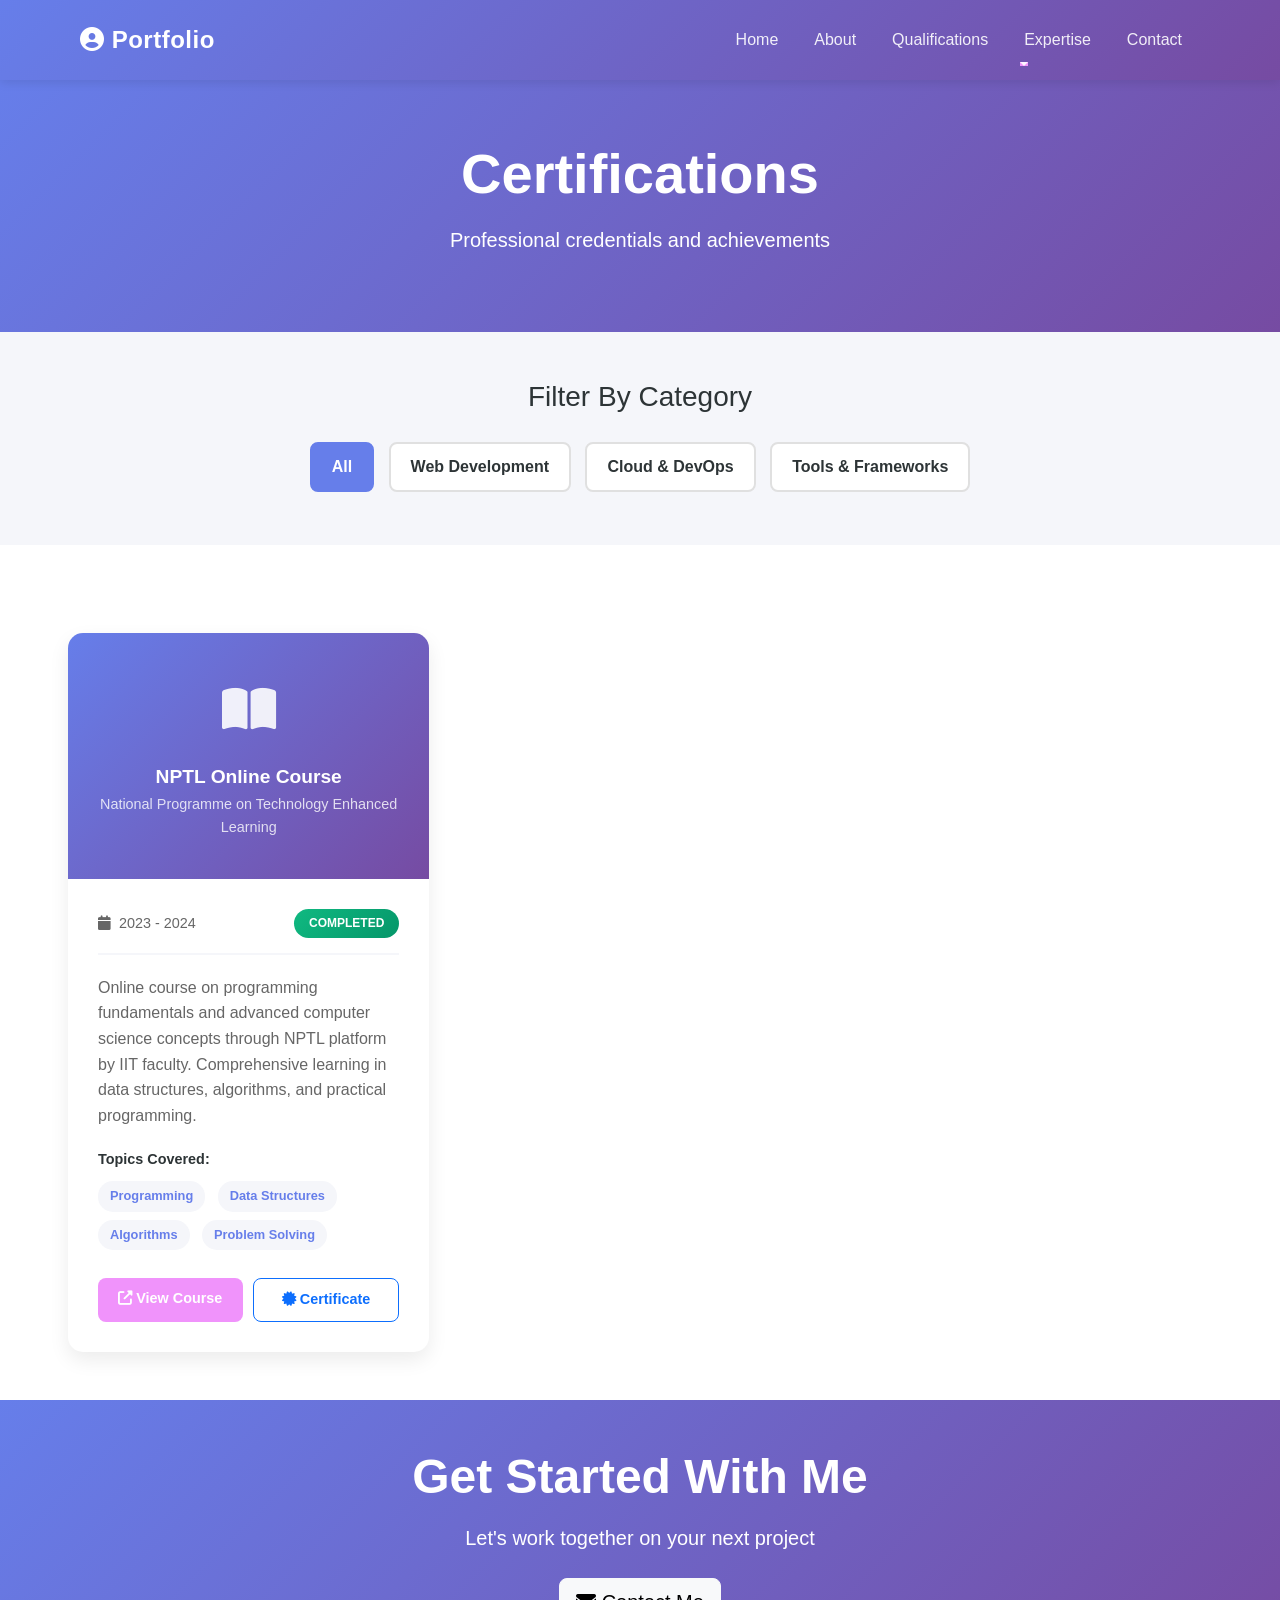
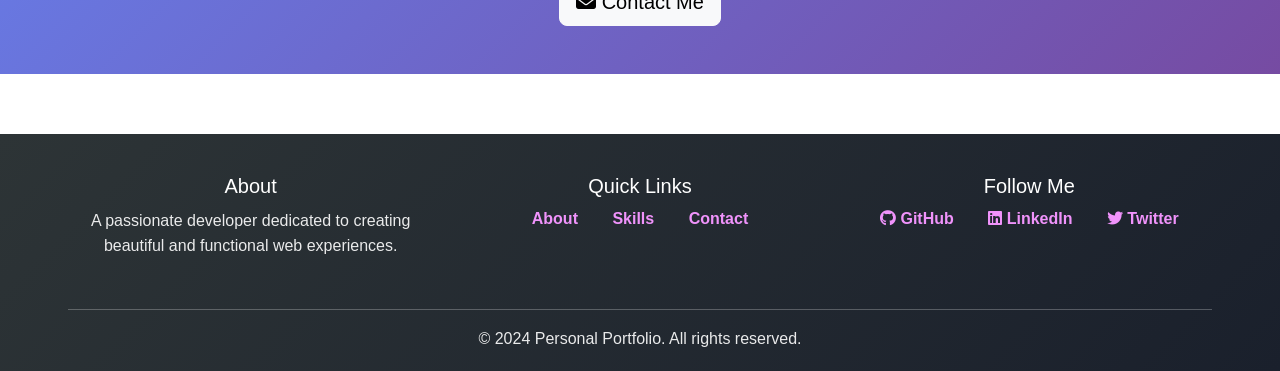
==== certifications.html @ 105557e4 "first commit" ====
<!DOCTYPE html>
<html lang="en">

<head>
  <meta charset="UTF-8">
  <meta name="viewport" content="width=device-width, initial-scale=1.0">
  <meta name="description" content="Certifications - Professional Portfolio">
  <title>Certifications - Personal Portfolio</title>

  <!-- Bootstrap 5 CSS -->
  <link href="https://cdn.jsdelivr.net/npm/bootstrap@5.3.0/dist/css/bootstrap.min.css" rel="stylesheet">

  <!-- Font Awesome for Icons -->
  <link rel="stylesheet" href="https://cdnjs.cloudflare.com/ajax/libs/font-awesome/6.4.0/css/all.min.css">

  <!-- Custom CSS -->
  <link rel="stylesheet" href="css/style.css">

  <style>
    .certification-card {
      border: none;
      border-radius: 15px;
      overflow: hidden;
      height: 100%;
      background: white;
      box-shadow: 0 8px 20px rgba(0, 0, 0, 0.08);
      transition: all 0.3s ease;
      display: flex;
      flex-direction: column;
    }

    .certification-card:hover {
      transform: translateY(-15px);
      box-shadow: 0 20px 40px rgba(0, 0, 0, 0.15);
    }

    .cert-header {
      background: linear-gradient(135deg, var(--primary-color) 0%, var(--secondary-color) 100%);
      padding: 40px 20px;
      text-align: center;
      color: white;
    }

    .cert-icon {
      font-size: 3rem;
      margin-bottom: 15px;
      opacity: 0.9;
    }

    .cert-header h4 {
      margin: 0;
      font-weight: 700;
      font-size: 1.2rem;
    }

    .cert-issuer {
      font-size: 0.9rem;
      opacity: 0.8;
      margin-top: 5px;
    }

    .cert-body {
      padding: 30px;
      flex-grow: 1;
      display: flex;
      flex-direction: column;
    }

    .cert-meta {
      display: flex;
      justify-content: space-between;
      align-items: center;
      margin-bottom: 20px;
      padding-bottom: 15px;
      border-bottom: 2px solid var(--light-color);
    }

    .cert-date {
      color: #666;
      font-size: 0.9rem;
      display: flex;
      align-items: center;
      gap: 8px;
    }

    .cert-status {
      padding: 5px 15px;
      border-radius: 20px;
      font-size: 0.75rem;
      font-weight: 700;
      text-transform: uppercase;
    }

    .cert-status.active {
      background: linear-gradient(135deg, #10b981 0%, #059669 100%);
      color: white;
    }

    .cert-status.expired {
      background: linear-gradient(135deg, #ef4444 0%, #dc2626 100%);
      color: white;
    }

    .cert-description {
      color: #666;
      margin-bottom: 20px;
      line-height: 1.6;
      flex-grow: 1;
    }

    .cert-skills {
      margin-bottom: 20px;
    }

    .cert-skills-label {
      font-weight: 700;
      color: var(--dark-color);
      margin-bottom: 10px;
      font-size: 0.9rem;
    }

    .skill-badge {
      display: inline-block;
      background: var(--light-color);
      color: var(--primary-color);
      padding: 5px 12px;
      border-radius: 15px;
      font-size: 0.8rem;
      font-weight: 600;
      margin-right: 8px;
      margin-bottom: 8px;
    }

    .cert-footer {
      display: flex;
      gap: 10px;
      margin-top: auto;
    }

    .cert-footer .btn {
      flex: 1;
      font-weight: 600;
      border-radius: 8px;
      padding: 10px 15px;
      font-size: 0.9rem;
    }

    .accordion-button:not(.collapsed) {
      background: linear-gradient(135deg, var(--primary-color) 0%, var(--secondary-color) 100%);
      color: white;
      box-shadow: none;
    }

    .accordion-button:focus {
      border-color: var(--primary-color);
    }

    .cert-filter-btn {
      border: 2px solid #e0e0e0;
      background: white;
      color: var(--dark-color);
      font-weight: 600;
      border-radius: 8px;
      padding: 10px 20px;
      margin: 5px;
      transition: all 0.3s ease;
      cursor: pointer;
    }

    .cert-filter-btn.active {
      background: var(--primary-color);
      color: white;
      border-color: var(--primary-color);
    }

    .cert-filter-btn:hover {
      border-color: var(--primary-color);
      color: var(--primary-color);
    }

    .cert-filter-btn.active:hover {
      background: var(--primary-color);
      color: white;
    }

    .cert-grid {
      display: grid;
      grid-template-columns: repeat(auto-fill, minmax(320px, 1fr));
      gap: 30px;
      margin-top: 40px;
    }
  </style>
</head>

<body>

  <!-- Navigation Bar -->
  <nav class="navbar navbar-expand-lg navbar-dark sticky-top">
    <div class="container-fluid px-lg-5">
      <a class="navbar-brand" href="index.html">
        <i class="fas fa-user-circle"></i> Portfolio
      </a>
      <button class="navbar-toggler" type="button" data-bs-toggle="collapse" data-bs-target="#navbarNav"
        aria-controls="navbarNav" aria-expanded="false" aria-label="Toggle navigation">
        <span class="navbar-toggler-icon"></span>
      </button>
      <div class="collapse navbar-collapse" id="navbarNav">
        <ul class="navbar-nav ms-auto">
          <li class="nav-item">
            <a class="nav-link" href="index.html">Home</a>
          </li>
          <li class="nav-item">
            <a class="nav-link" href="about.html">About</a>
          </li>
          <li class="nav-item">
            <a class="nav-link" href="qualifications.html">Qualifications</a>
          </li>
          <li class="nav-item dropdown">
            <a class="nav-link dropdown-toggle active" href="#" id="navbarDropdown" role="button" data-bs-toggle="dropdown"
              aria-expanded="false">
              Expertise
            </a>
            <ul class="dropdown-menu" aria-labelledby="navbarDropdown">
              <li><a class="dropdown-item" href="skills.html">Skills</a></li>
              <li><a class="dropdown-item" href="certifications.html">Certifications</a></li>
            </ul>
          </li>
          <li class="nav-item">
            <a class="nav-link" href="contact.html">Contact</a>
          </li>
        </ul>
      </div>
    </div>
  </nav>

  <!-- Page Header -->
  <div style="background: linear-gradient(135deg, var(--primary-color) 0%, var(--secondary-color) 100%); color: white; padding: 60px 20px; text-align: center;">
    <h1 class="display-4 fw-bold mb-3">Certifications</h1>
    <p class="lead">Professional credentials and achievements</p>
  </div>

  <!-- Filter Section -->
  <section class="py-5" style="background: #f5f6fa;">
    <div class="container-fluid px-lg-5">
      <h3 class="mb-4 text-center">Filter By Category</h3>
      <div class="text-center">
        <button class="cert-filter-btn active" data-filter="all">All</button>
        <button class="cert-filter-btn" data-filter="web">Web Development</button>
        <button class="cert-filter-btn" data-filter="cloud">Cloud & DevOps</button>
        <button class="cert-filter-btn" data-filter="tools">Tools & Frameworks</button>
      </div>
    </div>
  </section>

  <!-- Certifications Grid -->
  <section class="py-5">
    <div class="container-fluid px-lg-5">
      <div class="cert-grid">
        <!-- Certification 1 -->
        <div class="certification-card" data-category="learning">
          <div class="cert-header">
            <div class="cert-icon">
              <i class="fas fa-book-open"></i>
            </div>
            <h4>NPTL Online Course</h4>
            <div class="cert-issuer">National Programme on Technology Enhanced Learning</div>
          </div>
          <div class="cert-body">
            <div class="cert-meta">
              <div class="cert-date">
                <i class="fas fa-calendar"></i> 2023 - 2024
              </div>
              <div class="cert-status active">Completed</div>
            </div>
            <p class="cert-description">
              Online course on programming fundamentals and advanced computer science concepts through NPTL platform by IIT faculty. Comprehensive learning in data structures, algorithms, and practical programming.
            </p>
            <div class="cert-skills">
              <div class="cert-skills-label">Topics Covered:</div>
              <span class="skill-badge">Programming</span>
              <span class="skill-badge">Data Structures</span>
              <span class="skill-badge">Algorithms</span>
              <span class="skill-badge">Problem Solving</span>
            </div>
            <div class="cert-footer">
              <a href="#" class="btn btn-primary">
                <i class="fas fa-external-link-alt"></i> View Course
              </a>
              <a href="#" class="btn btn-outline-primary">
                <i class="fas fa-certificate"></i> Certificate
              </a>
            </div>
          </div>
        </div>
      </div>
    </div>
  </section>

  <!-- Certificate Preview Modal -->
  <div class="modal fade" id="certificateModal" tabindex="-1" aria-labelledby="certificateModalLabel" aria-hidden="true">
    <div class="modal-dialog modal-lg">
      <div class="modal-content">
        <div class="modal-header">
          <h5 class="modal-title" id="certificateModalLabel">Certificate Preview</h5>
          <button type="button" class="btn-close" data-bs-dismiss="modal" aria-label="Close"></button>
        </div>
        <div class="modal-body text-center">
          <img src="" alt="Certificate" class="img-fluid rounded mb-3" id="certificateImage">
          <p id="certificateName" class="text-muted"></p>
        </div>
      </div>
    </div>
  </div>

  <!-- Call to Action -->
  <section class="py-5" style="background: linear-gradient(135deg, var(--primary-color) 0%, var(--secondary-color) 100%); color: white;">
    <div class="container-fluid px-lg-5 text-center">
      <h2 class="display-5 fw-bold mb-3">Get Started With Me</h2>
      <p class="fs-5 mb-4">Let's work together on your next project</p>
      <a href="contact.html" class="btn btn-light btn-lg">
        <i class="fas fa-envelope"></i> Contact Me
      </a>
    </div>
  </section>

  <!-- Footer -->
  <footer>
    <div class="container-fluid px-lg-5">
      <div class="row mb-4">
        <div class="col-md-4 mb-3">
          <h5>About</h5>
          <p>A passionate developer dedicated to creating beautiful and functional web experiences.</p>
        </div>
        <div class="col-md-4 mb-3">
          <h5>Quick Links</h5>
          <div class="footer-links">
            <a href="about.html">About</a>
            <a href="skills.html">Skills</a>
            <a href="contact.html">Contact</a>
          </div>
        </div>
        <div class="col-md-4 mb-3">
          <h5>Follow Me</h5>
          <div class="footer-links">
            <a href="#"><i class="fab fa-github"></i> GitHub</a>
            <a href="#"><i class="fab fa-linkedin"></i> LinkedIn</a>
            <a href="#"><i class="fab fa-twitter"></i> Twitter</a>
          </div>
        </div>
      </div>
      <hr>
      <p class="mb-0">&copy; 2024 Personal Portfolio. All rights reserved.</p>
    </div>
  </footer>

  <!-- Bootstrap 5 JS Bundle -->
  <script src="https://cdn.jsdelivr.net/npm/bootstrap@5.3.0/dist/js/bootstrap.bundle.min.js"></script>

  <!-- Certificate Filter Script -->
  <script>
    document.querySelectorAll('.cert-filter-btn').forEach(btn => {
      btn.addEventListener('click', function() {
        const filter = this.getAttribute('data-filter');
        
        // Update active state
        document.querySelectorAll('.cert-filter-btn').forEach(b => b.classList.remove('active'));
        this.classList.add('active');
        
        // Filter cards
        document.querySelectorAll('.certification-card').forEach(card => {
          if (filter === 'all' || card.getAttribute('data-category') === filter) {
            card.style.display = 'block';
          } else {
            card.style.display = 'none';
          }
        });
      });
    });
  </script>

  <!-- Custom JS -->
  <script src="js/script.js"></script>

</body>

</html>
---- css/style.css ----
/* ==========================================
   Personal Portfolio Website - Custom CSS
   ========================================== */

:root {
  --primary-color: #667eea;
  --secondary-color: #764ba2;
  --accent-color: #f093fb;
  --dark-color: #2d3436;
  --light-color: #f5f6fa;
  --success-color: #10b981;
  --danger-color: #ef4444;
  --warning-color: #f59e0b;
}

* {
  transition: all 0.3s ease;
}

/* ==========================================
   General Styles
   ========================================== */

body {
  font-family: 'Segoe UI', Tahoma, Geneva, Verdana, sans-serif;
  color: var(--dark-color);
  line-height: 1.6;
  overflow-x: hidden;
}

html {
  scroll-behavior: smooth;
}

/* ==========================================
   Navbar Styles
   ========================================== */

.navbar {
  background: linear-gradient(135deg, var(--primary-color) 0%, var(--secondary-color) 100%);
  box-shadow: 0 2px 10px rgba(0, 0, 0, 0.1);
  padding: 1rem 2rem;
}

.navbar-brand {
  font-weight: 700;
  font-size: 1.5rem;
  color: white !important;
  letter-spacing: 0.5px;
}

.navbar-brand:hover {
  transform: scale(1.05);
}

.nav-link {
  color: rgba(255, 255, 255, 0.9) !important;
  font-weight: 500;
  margin: 0 10px;
  position: relative;
}

.nav-link::after {
  content: '';
  position: absolute;
  bottom: -5px;
  left: 0;
  width: 0;
  height: 2px;
  background: var(--accent-color);
  transition: width 0.3s ease;
}

.nav-link:hover::after,
.nav-link.active::after {
  width: 100%;
}

.nav-link.active {
  color: white !important;
  font-weight: 700;
}

.dropdown-menu {
  background: linear-gradient(135deg, var(--primary-color) 0%, var(--secondary-color) 100%);
  border: none;
  border-radius: 10px;
  margin-top: 10px;
  box-shadow: 0 5px 15px rgba(0, 0, 0, 0.2);
}

.dropdown-item {
  color: rgba(255, 255, 255, 0.9);
  font-weight: 500;
  transition: all 0.3s ease;
}

.dropdown-item:hover {
  background: rgba(255, 255, 255, 0.2);
  color: white;
  padding-left: 2rem;
}

/* ==========================================
   Hero Section / Jumbotron
   ========================================== */

.hero {
  background: linear-gradient(135deg, var(--primary-color) 0%, var(--secondary-color) 100%);
  color: white;
  padding: 120px 20px;
  text-align: center;
  min-height: 70vh;
  display: flex;
  align-items: center;
  justify-content: center;
  position: relative;
  overflow: hidden;
}

.hero::before {
  content: '';
  position: absolute;
  top: 0;
  left: 0;
  right: 0;
  bottom: 0;
  background: url('data:image/svg+xml,<svg xmlns="http://www.w3.org/2000/svg" viewBox="0 0 1000 1000"><defs><pattern id="grid" width="40" height="40" patternUnits="userSpaceOnUse"><path d="M 40 0 L 0 0 0 40" fill="none" stroke="rgba(255,255,255,0.1)" stroke-width="1"/></pattern></defs><rect width="1000" height="1000" fill="url(%23grid)" /></svg>');
  opacity: 0.5;
}

.hero-content {
  position: relative;
  z-index: 1;
  animation: fadeInUp 1s ease;
}

.hero h1 {
  font-size: 4rem;
  font-weight: 700;
  margin-bottom: 20px;
  text-shadow: 2px 2px 4px rgba(0, 0, 0, 0.2);
}

.hero p {
  font-size: 1.5rem;
  margin-bottom: 30px;
  opacity: 0.95;
}

.hero .btn {
  font-weight: 600;
  padding: 12px 35px;
  border-radius: 50px;
  margin: 10px;
  font-size: 1rem;
  transition: transform 0.3s ease, box-shadow 0.3s ease;
}

.btn-primary {
  background: var(--accent-color);
  border: none;
  color: white;
}

.btn-primary:hover {
  background: #ff77eb;
  transform: translateY(-3px);
  box-shadow: 0 10px 25px rgba(240, 147, 251, 0.4);
}

.btn-outline-light:hover {
  background: white;
  color: var(--primary-color);
  transform: translateY(-3px);
  box-shadow: 0 10px 25px rgba(255, 255, 255, 0.3);
}

/* ==========================================
   Section Styles
   ========================================== */

section {
  padding: 80px 20px;
}

.section-title {
  font-size: 2.5rem;
  font-weight: 700;
  color: var(--dark-color);
  margin-bottom: 50px;
  text-align: center;
  position: relative;
  padding-bottom: 20px;
}

.section-title::after {
  content: '';
  position: absolute;
  bottom: 0;
  left: 50%;
  transform: translateX(-50%);
  width: 100px;
  height: 4px;
  background: linear-gradient(90deg, var(--primary-color), var(--secondary-color));
  border-radius: 10px;
}

/* ==========================================
   Cards
   ========================================== */

.card {
  border: none;
  border-radius: 15px;
  overflow: hidden;
  box-shadow: 0 8px 20px rgba(0, 0, 0, 0.08);
  transition: transform 0.3s ease, box-shadow 0.3s ease;
  height: 100%;
}

.card:hover {
  transform: translateY(-10px);
  box-shadow: 0 15px 40px rgba(0, 0, 0, 0.15);
}

.card-body {
  padding: 30px;
}

.card-header {
  background: linear-gradient(135deg, var(--primary-color) 0%, var(--secondary-color) 100%);
  color: white;
  border: none;
  padding: 20px 30px;
  font-weight: 600;
}

/* ==========================================
   Profile Section
   ========================================== */

.profile-img {
  width: 150px;
  height: 150px;
  border-radius: 50%;
  object-fit: cover;
  border: 5px solid var(--primary-color);
  box-shadow: 0 8px 20px rgba(102, 126, 234, 0.3);
  margin: 20px auto;
}

.social-links a {
  display: inline-flex;
  align-items: center;
  justify-content: center;
  width: 45px;
  height: 45px;
  background: var(--light-color);
  color: var(--primary-color);
  border-radius: 50%;
  margin: 0 8px;
  font-size: 1.2rem;
  transition: all 0.3s ease;
}

.social-links a:hover {
  background: linear-gradient(135deg, var(--primary-color) 0%, var(--secondary-color) 100%);
  color: white;
  transform: translateY(-5px);
}

/* ==========================================
   Progress Bars
   ========================================== */

.progress {
  height: 10px;
  border-radius: 10px;
  background: var(--light-color);
  margin-bottom: 20px;
  box-shadow: inset 0 2px 4px rgba(0, 0, 0, 0.05);
}

.progress-bar {
  border-radius: 10px;
  background: linear-gradient(90deg, var(--primary-color), var(--secondary-color));
  font-weight: 600;
}

.skill-item {
  margin-bottom: 30px;
}

.skill-name {
  font-weight: 600;
  color: var(--dark-color);
  margin-bottom: 8px;
  display: flex;
  justify-content: space-between;
}

.skill-percentage {
  color: var(--primary-color);
  font-weight: 700;
}

/* ==========================================
   Badges
   ========================================== */

.badge {
  padding: 8px 15px;
  border-radius: 20px;
  font-weight: 600;
  font-size: 0.85rem;
  margin: 5px;
  display: inline-block;
}

.badge-primary {
  background: linear-gradient(135deg, var(--primary-color), var(--secondary-color));
}

.badge-success {
  background: var(--success-color);
}

.badge-warning {
  background: var(--warning-color);
}

/* ==========================================
   Tables
   ========================================== */

.table {
  border-radius: 10px;
  overflow: hidden;
}

.table thead {
  background: linear-gradient(135deg, var(--primary-color) 0%, var(--secondary-color) 100%);
  color: white;
}

.table th {
  border: none;
  padding: 15px;
  font-weight: 600;
  letter-spacing: 0.5px;
}

.table td {
  padding: 12px 15px;
  vertical-align: middle;
  border-color: #e0e0e0;
}

.table tbody tr:hover {
  background: var(--light-color);
}

.table-striped tbody tr:nth-of-type(odd) {
  background: rgba(102, 126, 234, 0.05);
}

/* ==========================================
   Forms
   ========================================== */

.form-control,
.form-select {
  border: 2px solid #e0e0e0;
  border-radius: 10px;
  padding: 12px 15px;
  font-size: 1rem;
  transition: all 0.3s ease;
}

.form-control:focus,
.form-select:focus {
  border-color: var(--primary-color);
  box-shadow: 0 0 0 0.2rem rgba(102, 126, 234, 0.25);
  color: var(--dark-color);
}

.form-label {
  font-weight: 600;
  color: var(--dark-color);
  margin-bottom: 8px;
}

.input-group-text {
  background: white;
  border: 2px solid #e0e0e0;
  border-right: none;
  color: var(--primary-color);
  font-weight: 600;
}

.input-group .form-control:focus {
  border-left: 2px solid var(--primary-color);
}

/* ==========================================
   Alerts
   ========================================== */

.alert {
  border: none;
  border-radius: 10px;
  border-left: 5px solid;
  padding: 15px 20px;
  margin-bottom: 20px;
}

.alert-success {
  background: rgba(16, 185, 129, 0.1);
  border-left-color: var(--success-color);
  color: var(--success-color);
}

.alert-danger {
  background: rgba(239, 68, 68, 0.1);
  border-left-color: var(--danger-color);
  color: var(--danger-color);
}

.alert-warning {
  background: rgba(245, 158, 11, 0.1);
  border-left-color: var(--warning-color);
  color: var(--warning-color);
}

/* ==========================================
   Modal
   ========================================== */

.modal-content {
  border: none;
  border-radius: 15px;
  box-shadow: 0 20px 60px rgba(0, 0, 0, 0.3);
}

.modal-header {
  background: linear-gradient(135deg, var(--primary-color) 0%, var(--secondary-color) 100%);
  color: white;
  border: none;
  padding: 25px;
  border-radius: 15px 15px 0 0;
}

.modal-title {
  font-weight: 700;
  font-size: 1.3rem;
  letter-spacing: 0.5px;
}

.btn-close {
  filter: brightness(0) invert(1);
  opacity: 0.7;
}

.btn-close:hover {
  opacity: 1;
}

/* ==========================================
   Accordion
   ========================================== */

.accordion-button {
  background: white;
  color: var(--dark-color);
  font-weight: 600;
  border: 2px solid #e0e0e0;
  border-radius: 10px;
  margin-bottom: 10px;
}

.accordion-button:not(.collapsed) {
  background: linear-gradient(135deg, var(--primary-color) 0%, var(--secondary-color) 100%);
  color: white;
  border-color: transparent;
  box-shadow: none;
}

.accordion-button:focus {
  border-color: var(--primary-color);
  box-shadow: 0 0 0 0.25rem rgba(102, 126, 234, 0.25);
}

.accordion-body {
  background: var(--light-color);
  border: 2px solid #e0e0e0;
  border-top: none;
  border-radius: 0 0 10px 10px;
  padding: 20px;
}

/* ==========================================
   Carousel
   ========================================== */

.carousel {
  border-radius: 15px;
  overflow: hidden;
  box-shadow: 0 10px 30px rgba(0, 0, 0, 0.15);
}

.carousel-item {
  height: 500px;
  background: var(--light-color);
}

.carousel-caption {
  background: linear-gradient(to top, rgba(0, 0, 0, 0.8), transparent);
  bottom: 0;
  left: 0;
  right: 0;
  top: auto;
  padding: 40px 20px 20px;
}

.carousel-control-prev-icon,
.carousel-control-next-icon {
  background: rgba(102, 126, 234, 0.7);
  padding: 20px;
  border-radius: 50%;
}

/* ==========================================
   Animations
   ========================================== */

@keyframes fadeInUp {
  from {
    opacity: 0;
    transform: translateY(30px);
  }
  to {
    opacity: 1;
    transform: translateY(0);
  }
}

@keyframes slideInLeft {
  from {
    opacity: 0;
    transform: translateX(-50px);
  }
  to {
    opacity: 1;
    transform: translateX(0);
  }
}

.fade-in-up {
  animation: fadeInUp 0.8s ease;
}

.slide-in-left {
  animation: slideInLeft 0.8s ease;
}

/* ==========================================
   Footer
   ========================================== */

footer {
  background: linear-gradient(135deg, var(--dark-color) 0%, #1a202c 100%);
  color: white;
  padding: 40px 20px 20px;
  text-align: center;
  margin-top: 60px;
}

footer p {
  margin: 10px 0;
  opacity: 0.9;
}

.footer-links a {
  color: var(--accent-color);
  text-decoration: none;
  font-weight: 600;
  margin: 0 15px;
}

.footer-links a:hover {
  text-decoration: underline;
  color: white;
}

/* ==========================================
   Responsive Design
   ========================================== */

@media (max-width: 768px) {
  .hero h1 {
    font-size: 2.5rem;
  }

  .hero p {
    font-size: 1.1rem;
  }

  .section-title {
    font-size: 2rem;
  }

  section {
    padding: 60px 15px;
  }

  .navbar {
    padding: 1rem 1rem;
  }

  .nav-link {
    margin: 10px 0;
  }

  .card {
    margin-bottom: 20px;
  }

  .profile-img {
    width: 120px;
    height: 120px;
  }

  .table {
    font-size: 0.9rem;
  }

  .table th,
  .table td {
    padding: 10px;
  }
}

@media (max-width: 576px) {
  .hero {
    padding: 80px 15px;
    min-height: 60vh;
  }

  .hero h1 {
    font-size: 2rem;
  }

  .hero p {
    font-size: 1rem;
  }

  .hero .btn {
    padding: 10px 25px;
    font-size: 0.9rem;
    margin: 5px;
    width: 100%;
  }

  .social-links a {
    width: 40px;
    height: 40px;
    margin: 5px 5px;
  }

  .skill-item {
    margin-bottom: 20px;
  }
}

/* ==========================================
   Utility Classes
   ========================================== */

.text-gradient {
  background: linear-gradient(135deg, var(--primary-color), var(--secondary-color));
  -webkit-background-clip: text;
  -webkit-text-fill-color: transparent;
  background-clip: text;
}

.shadow-custom {
  box-shadow: 0 8px 20px rgba(0, 0, 0, 0.1) !important;
}

.border-gradient {
  border-top: 3px solid;
  border-image: linear-gradient(90deg, var(--primary-color), var(--secondary-color)) 1;
}

.rounded-custom {
  border-radius: 15px;
}

.transition-all {
  transition: all 0.3s ease;
}
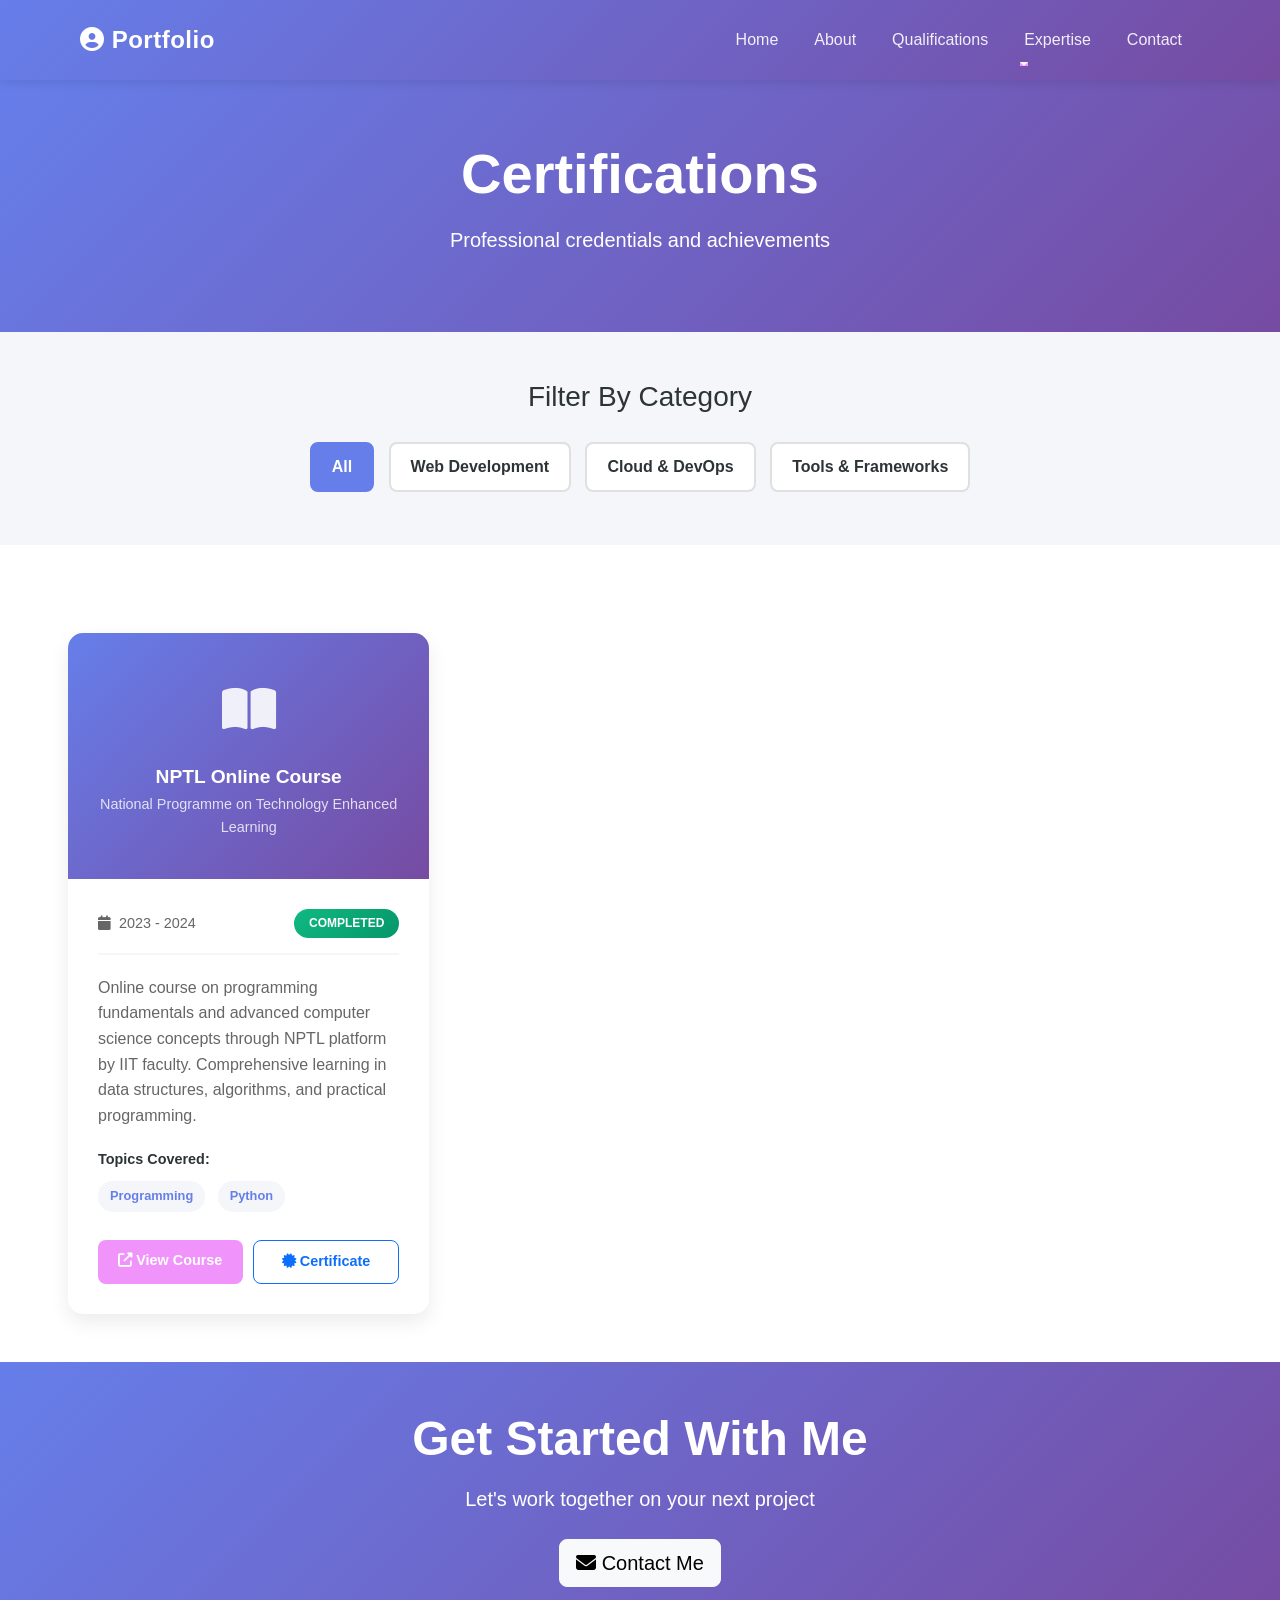
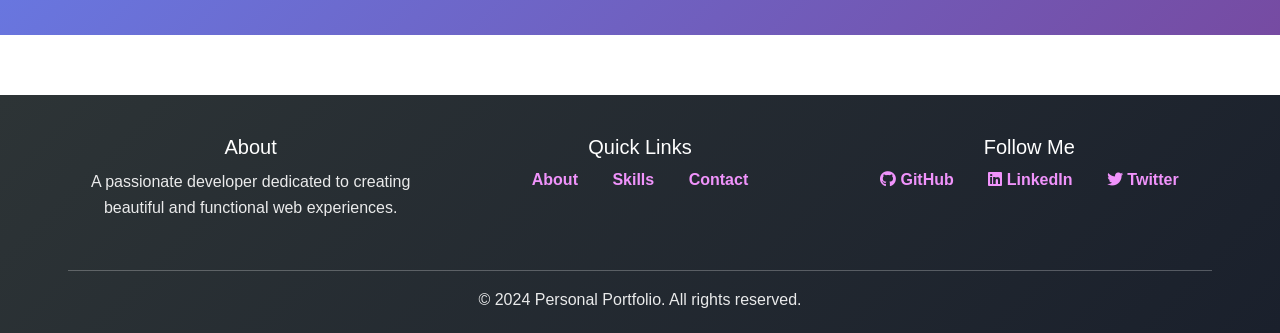
==== commit c6e67c75: "updated certifiaction" ====
--- a/certifications.html
+++ b/certifications.html
@@ -278,12 +278,11 @@
             <div class="cert-skills">
               <div class="cert-skills-label">Topics Covered:</div>
               <span class="skill-badge">Programming</span>
-              <span class="skill-badge">Data Structures</span>
-              <span class="skill-badge">Algorithms</span>
-              <span class="skill-badge">Problem Solving</span>
+        
+              <span class="skill-badge">Python</span>
             </div>
             <div class="cert-footer">
-              <a href="#" class="btn btn-primary">
+              <a href="https://github.com/vijaykumar352/portfolio/blob/master/Completion%20Certificate%20_%20SkillsBuild%20(1).pdf" class="btn btn-primary">
                 <i class="fas fa-external-link-alt"></i> View Course
               </a>
               <a href="#" class="btn btn-outline-primary">
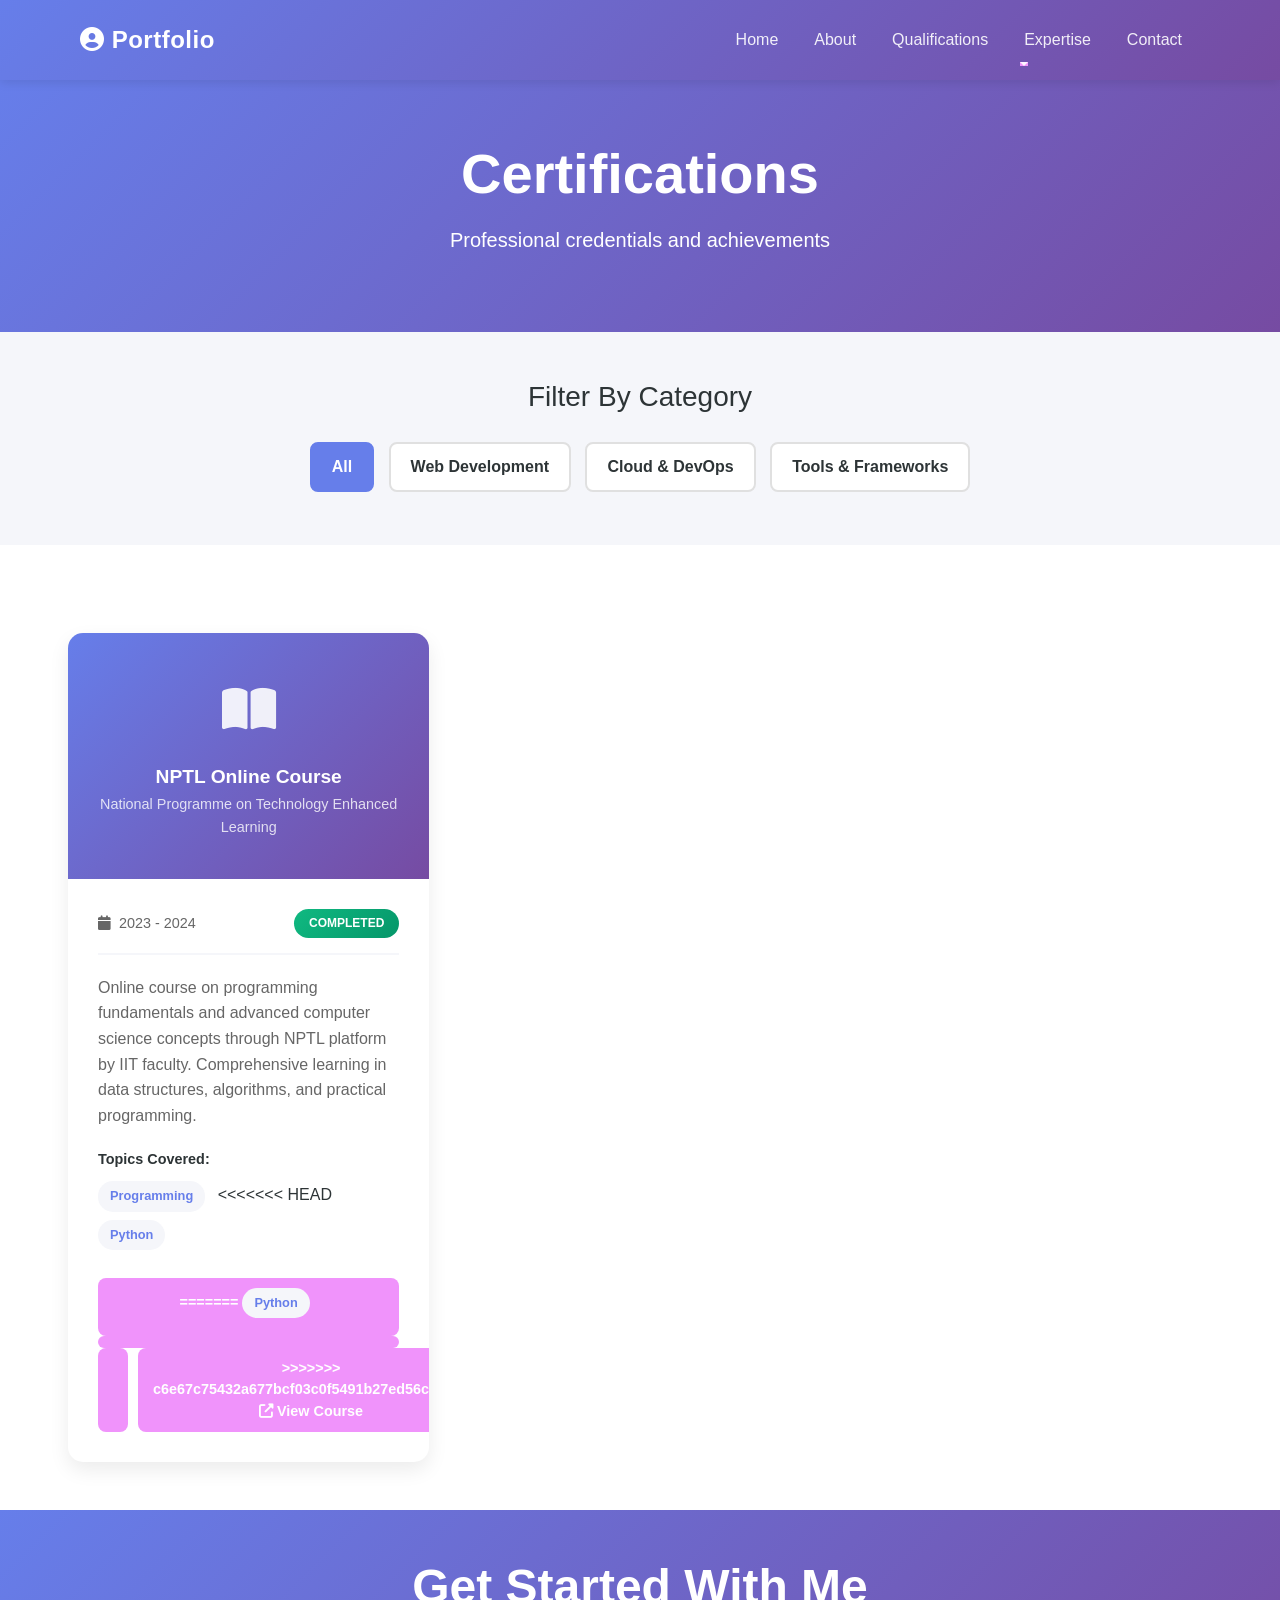
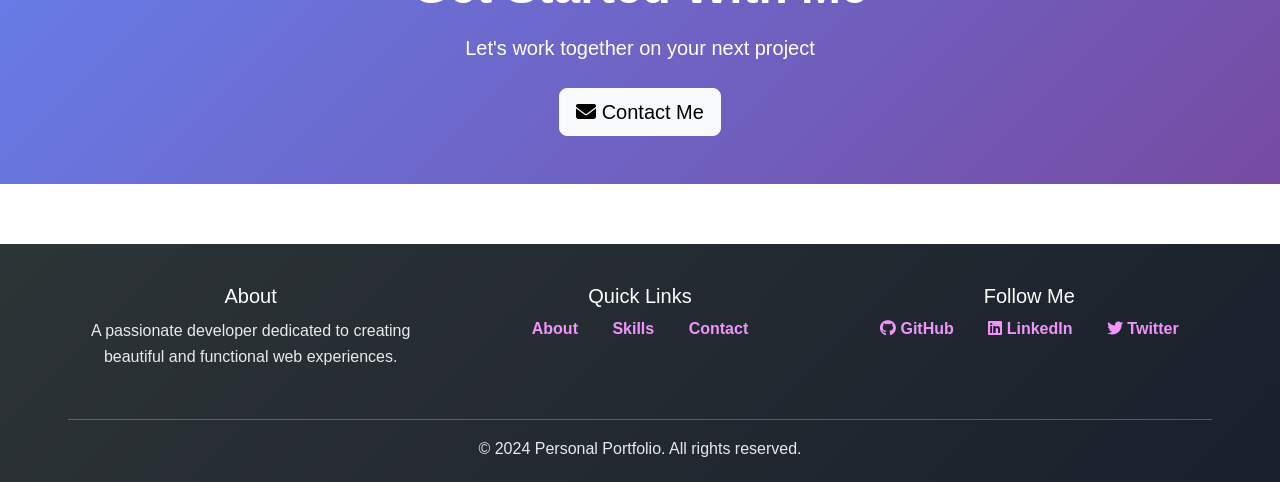
==== commit fbf580cb: "fixed links  commi" ====
--- a/certifications.html
+++ b/certifications.html
@@ -188,6 +188,13 @@
       grid-template-columns: repeat(auto-fill, minmax(320px, 1fr));
       gap: 30px;
       margin-top: 40px;
+    }
+
+    @media (max-width: 576px) {
+      .cert-grid {
+        grid-template-columns: 1fr;
+        gap: 20px;
+      }
     }
   </style>
 </head>
@@ -278,11 +285,20 @@
             <div class="cert-skills">
               <div class="cert-skills-label">Topics Covered:</div>
               <span class="skill-badge">Programming</span>
+<<<<<<< HEAD
+          
+    
+              <span class="skill-badge">Python</span>
+            </div>
+            <div class="cert-footer">
+              <a href="" class="btn btn-primary">
+=======
         
               <span class="skill-badge">Python</span>
             </div>
             <div class="cert-footer">
               <a href="https://github.com/vijaykumar352/portfolio/blob/master/Completion%20Certificate%20_%20SkillsBuild%20(1).pdf" class="btn btn-primary">
+>>>>>>> c6e67c75432a677bcf03c0f5491b27ed56c20343
                 <i class="fas fa-external-link-alt"></i> View Course
               </a>
               <a href="#" class="btn btn-outline-primary">
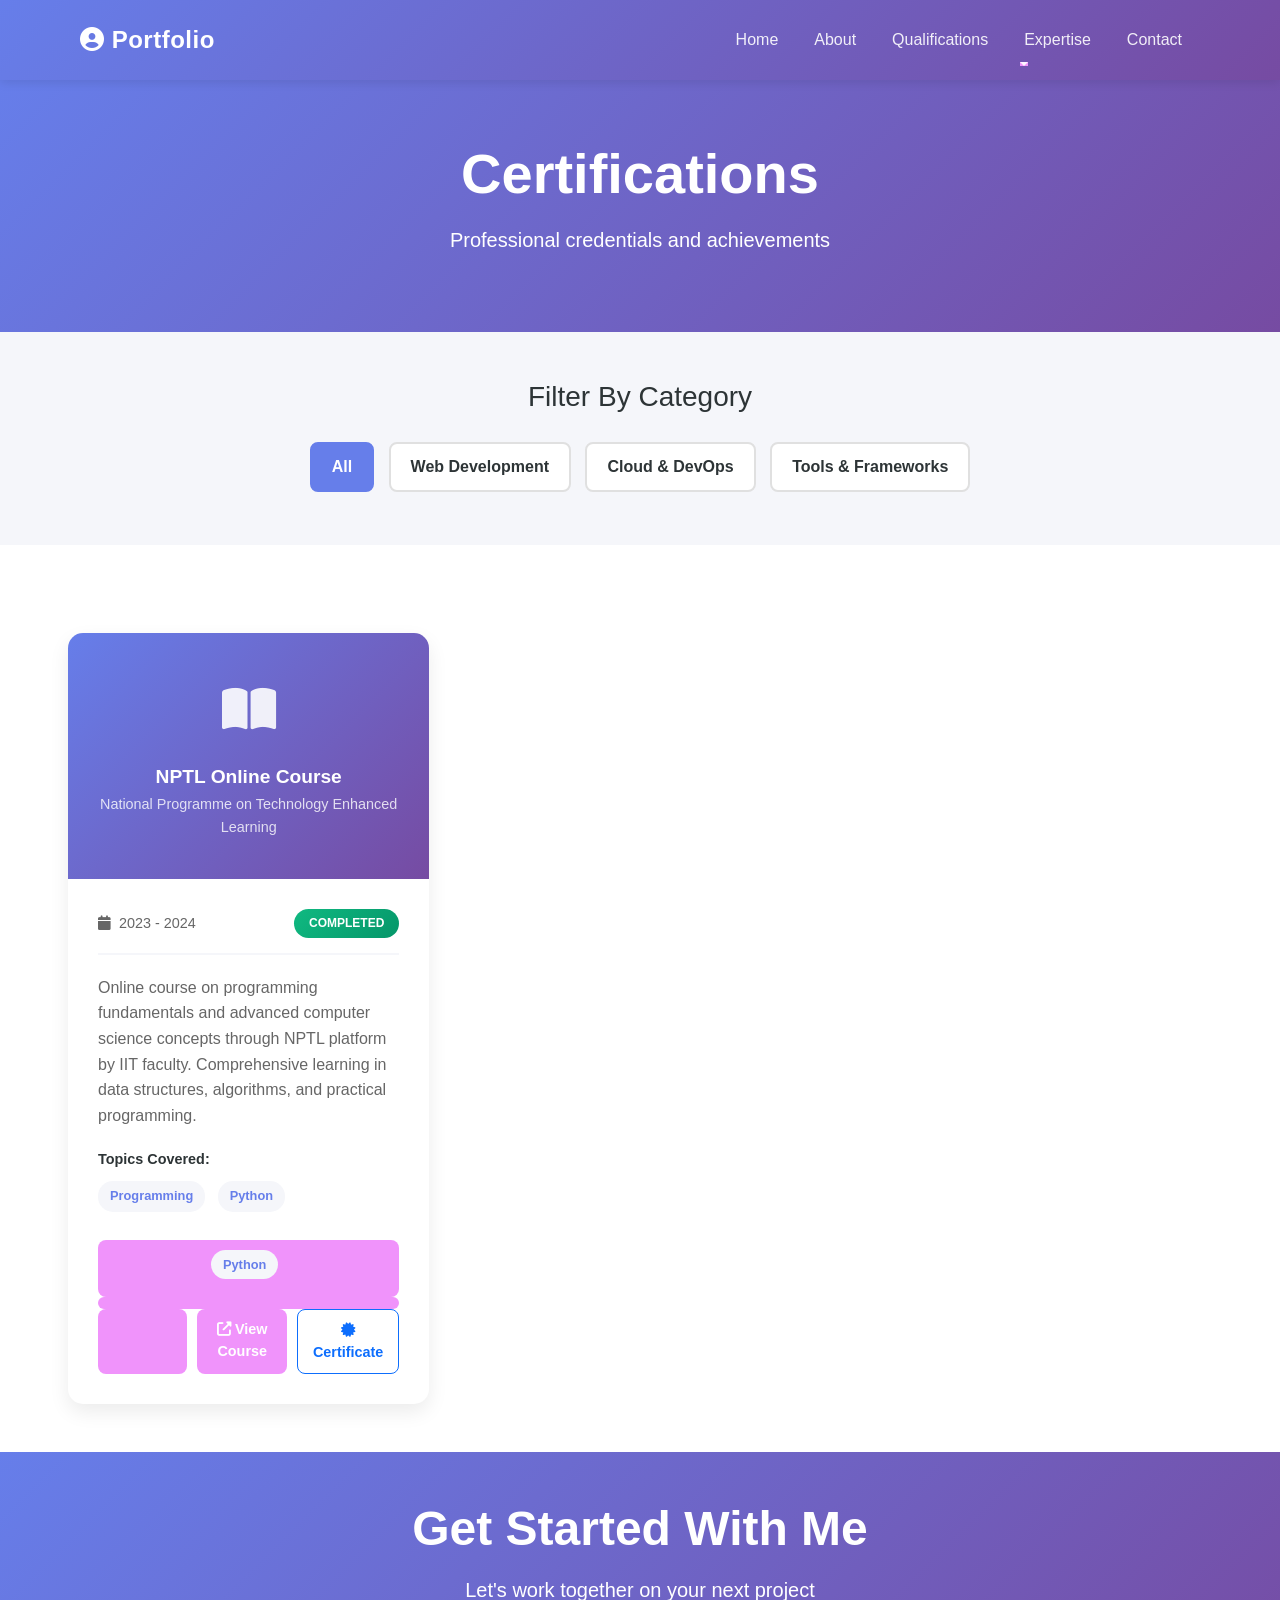
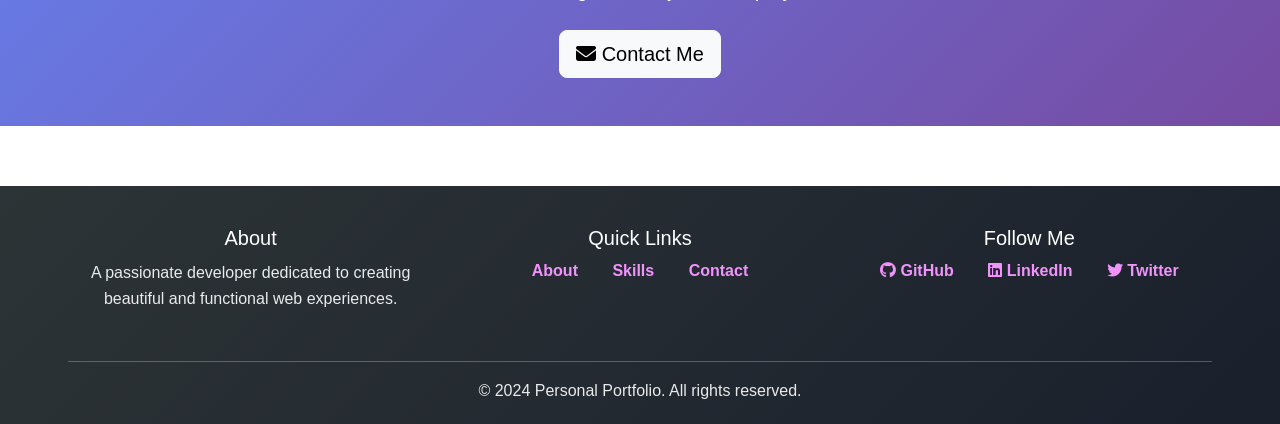
==== commit 93b4e544: "fixed links  com" ====
--- a/certifications.html
+++ b/certifications.html
@@ -285,20 +285,17 @@
             <div class="cert-skills">
               <div class="cert-skills-label">Topics Covered:</div>
               <span class="skill-badge">Programming</span>
-<<<<<<< HEAD
           
     
               <span class="skill-badge">Python</span>
             </div>
             <div class="cert-footer">
               <a href="" class="btn btn-primary">
-=======
         
               <span class="skill-badge">Python</span>
             </div>
             <div class="cert-footer">
               <a href="https://github.com/vijaykumar352/portfolio/blob/master/Completion%20Certificate%20_%20SkillsBuild%20(1).pdf" class="btn btn-primary">
->>>>>>> c6e67c75432a677bcf03c0f5491b27ed56c20343
                 <i class="fas fa-external-link-alt"></i> View Course
               </a>
               <a href="#" class="btn btn-outline-primary">
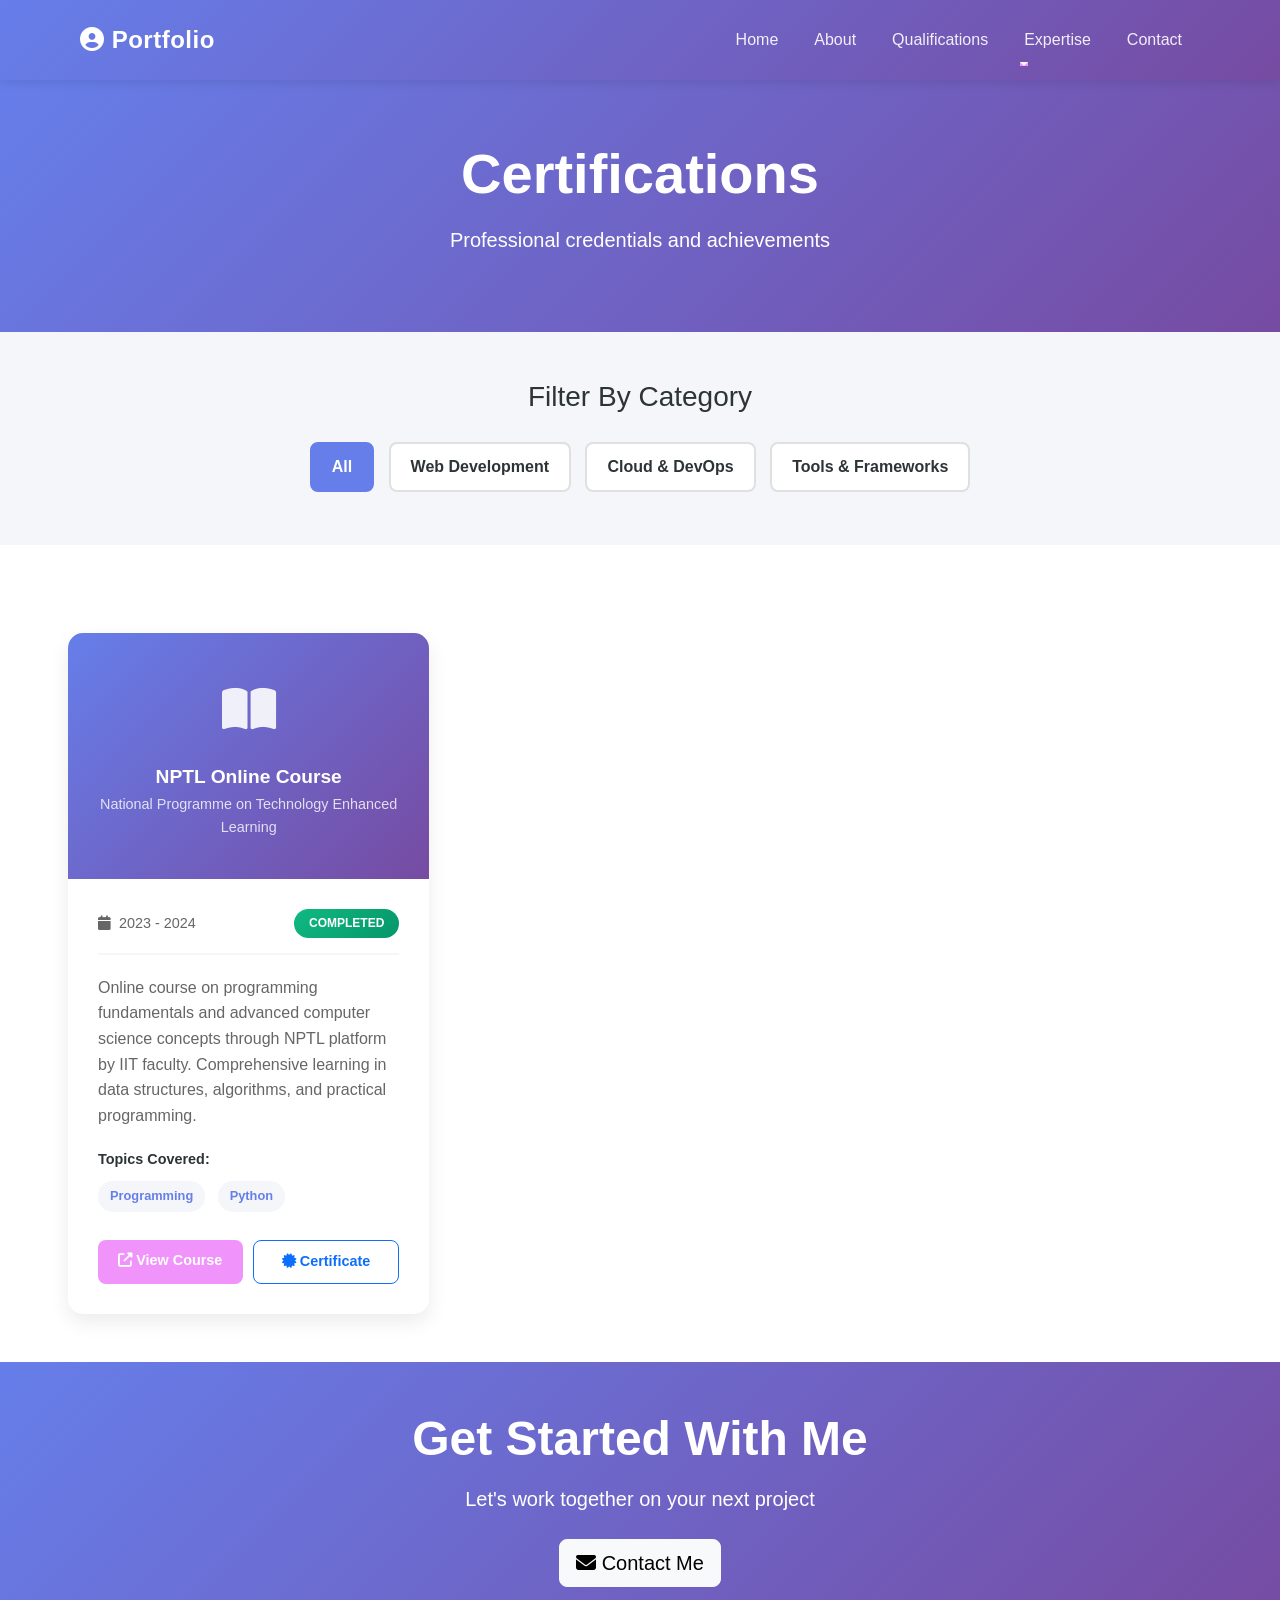
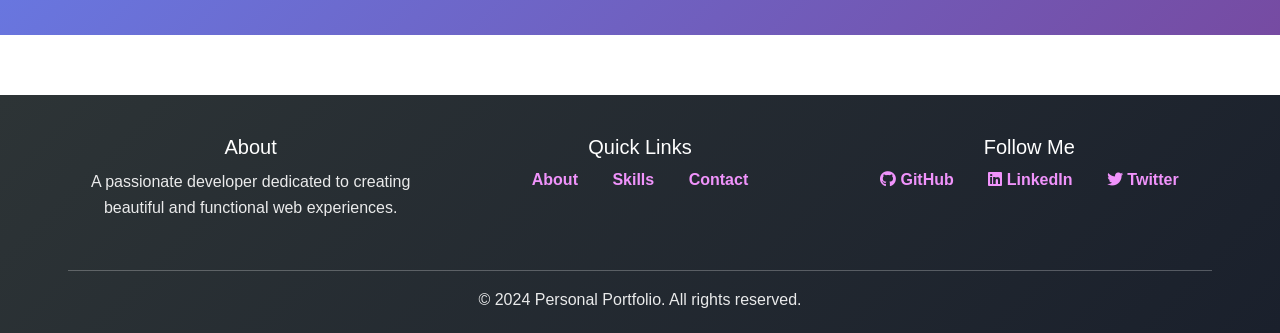
==== commit 2958bb06: "fixed links  c" ====
--- a/certifications.html
+++ b/certifications.html
@@ -289,11 +289,7 @@
     
               <span class="skill-badge">Python</span>
             </div>
-            <div class="cert-footer">
-              <a href="" class="btn btn-primary">
-        
-              <span class="skill-badge">Python</span>
-            </div>
+          
             <div class="cert-footer">
               <a href="https://github.com/vijaykumar352/portfolio/blob/master/Completion%20Certificate%20_%20SkillsBuild%20(1).pdf" class="btn btn-primary">
                 <i class="fas fa-external-link-alt"></i> View Course
